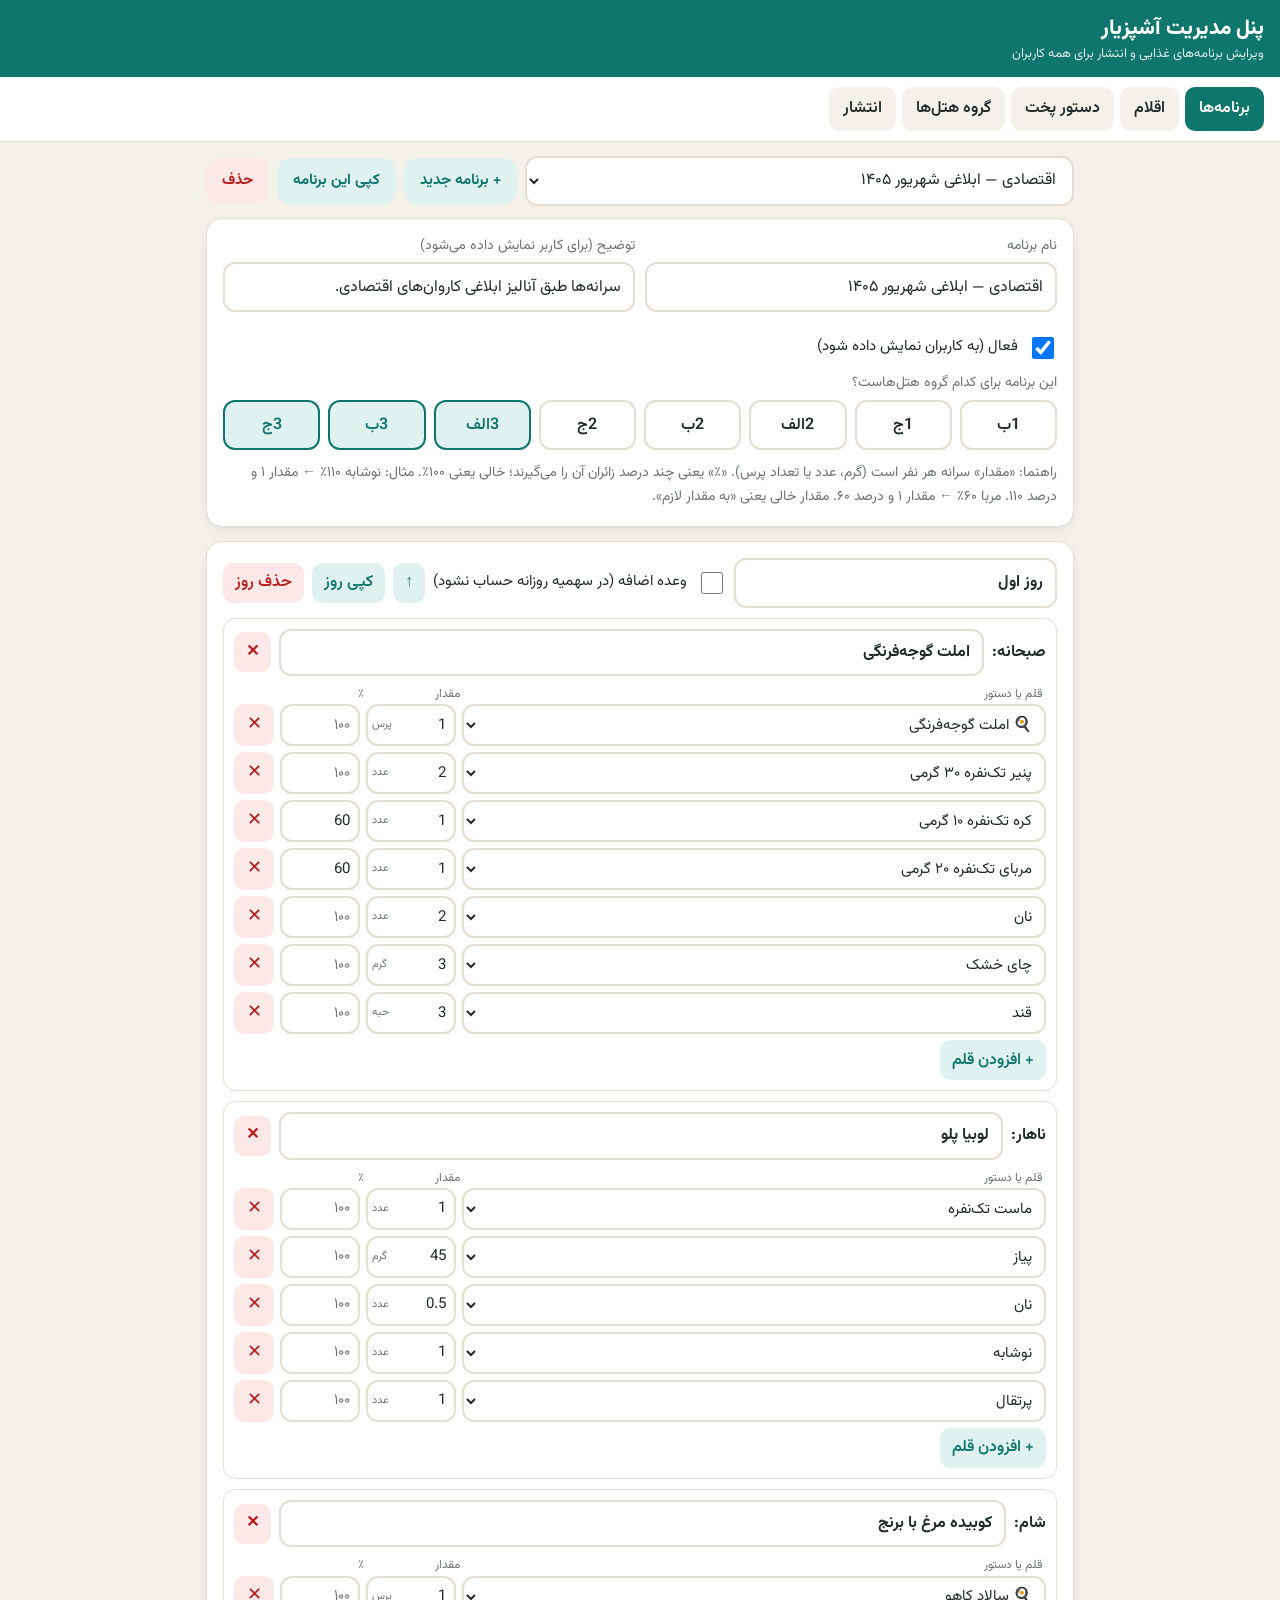
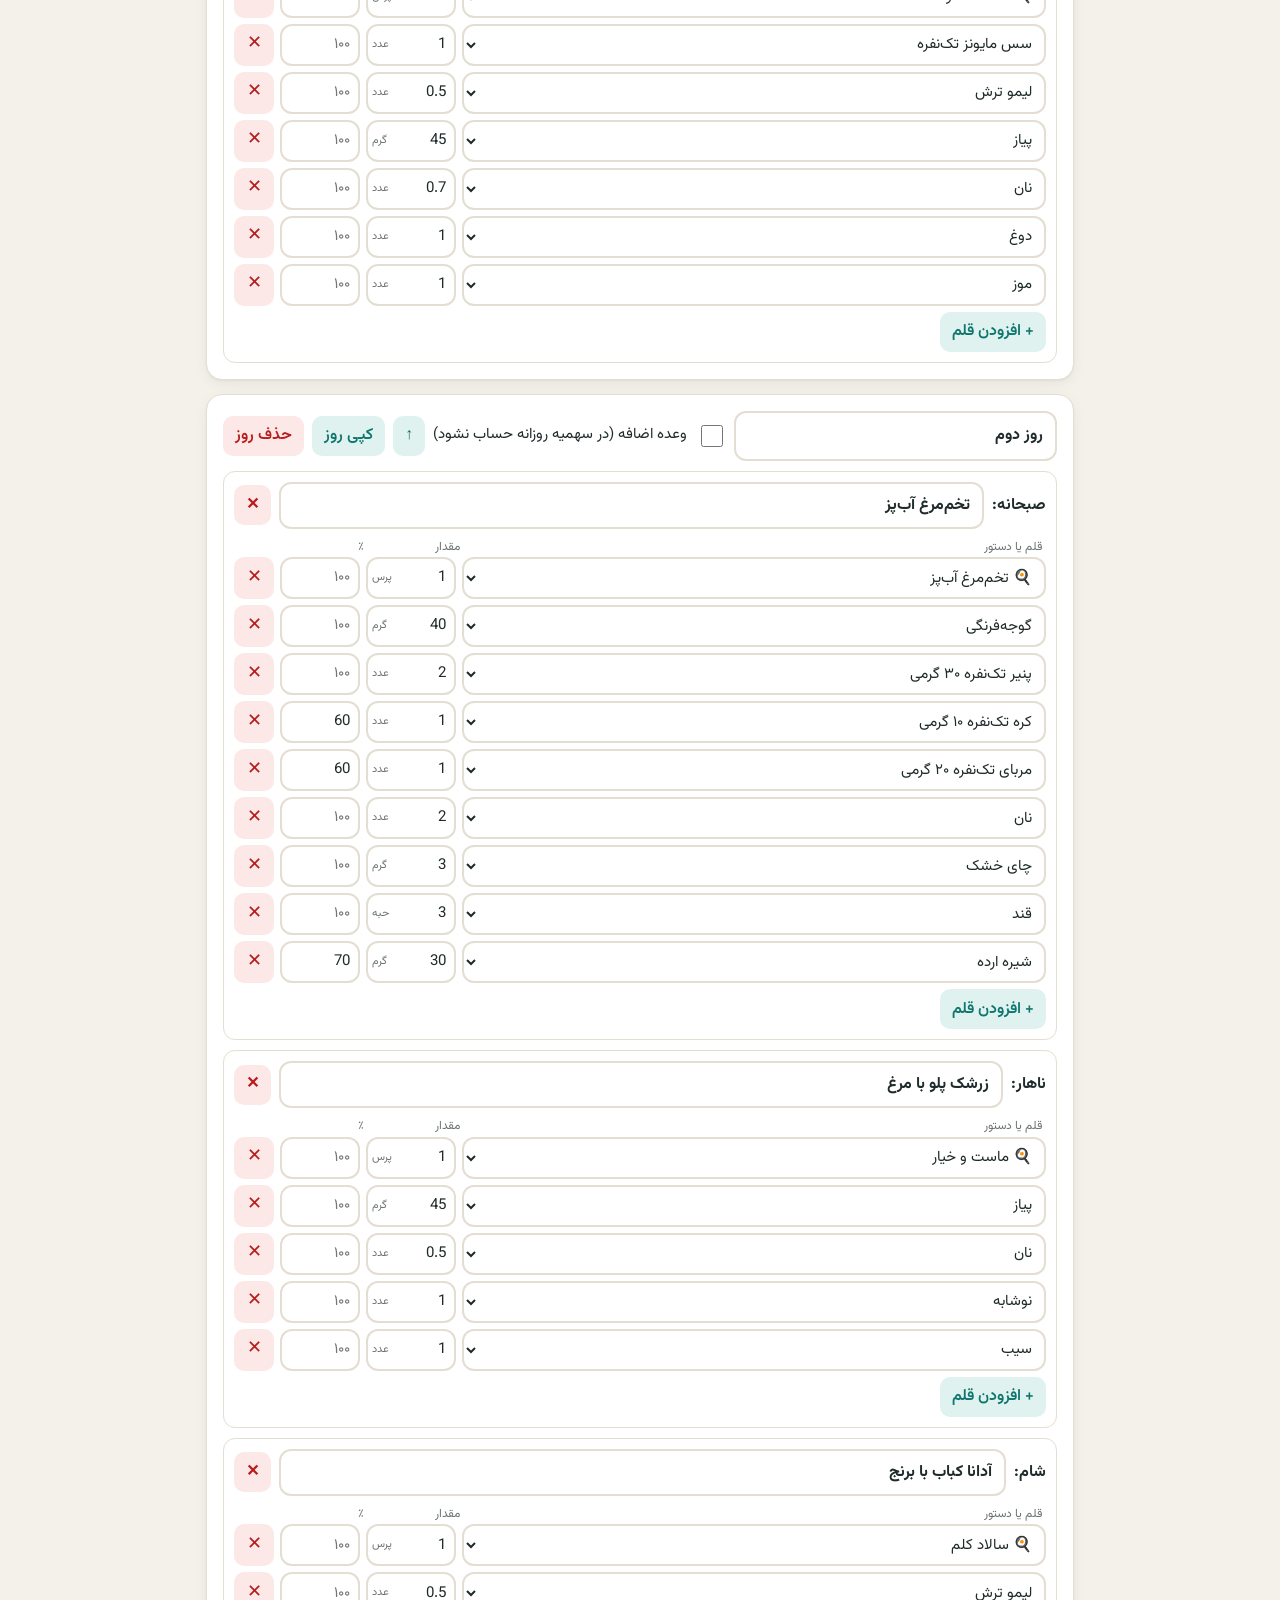
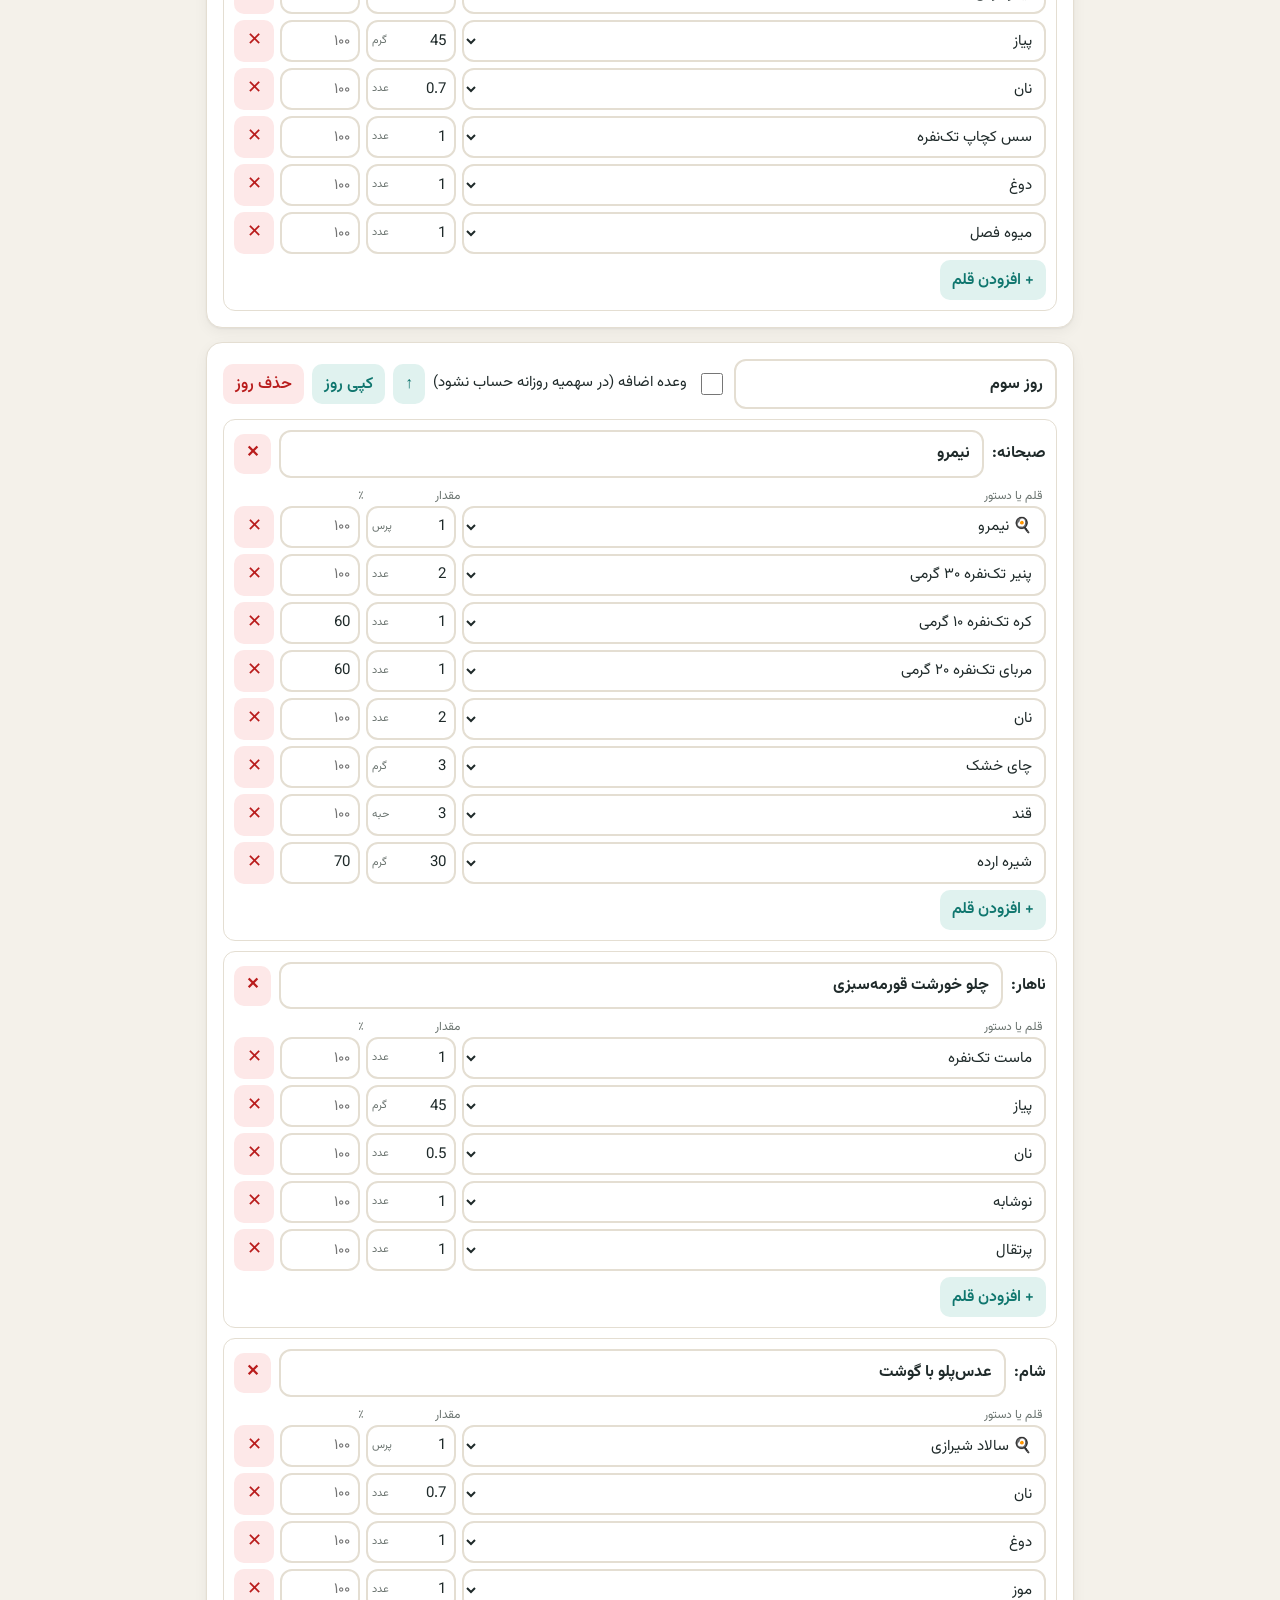
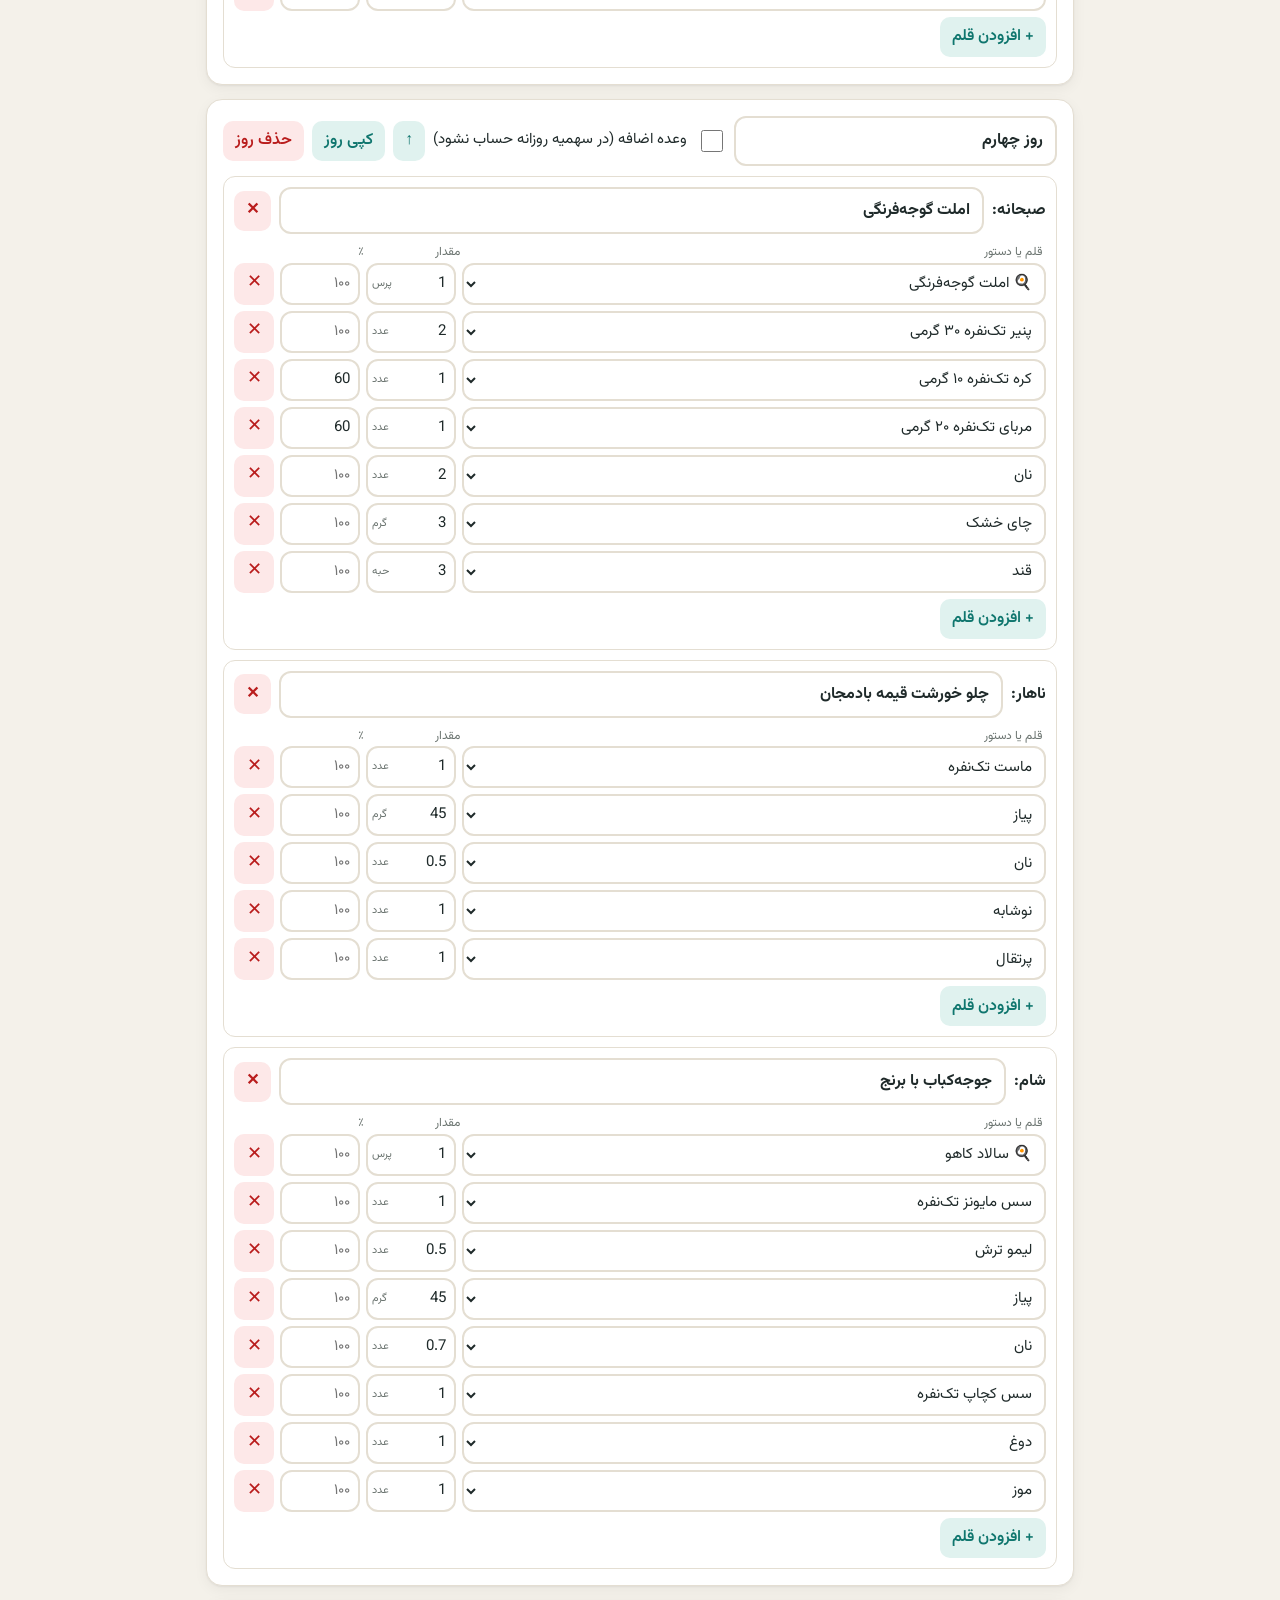
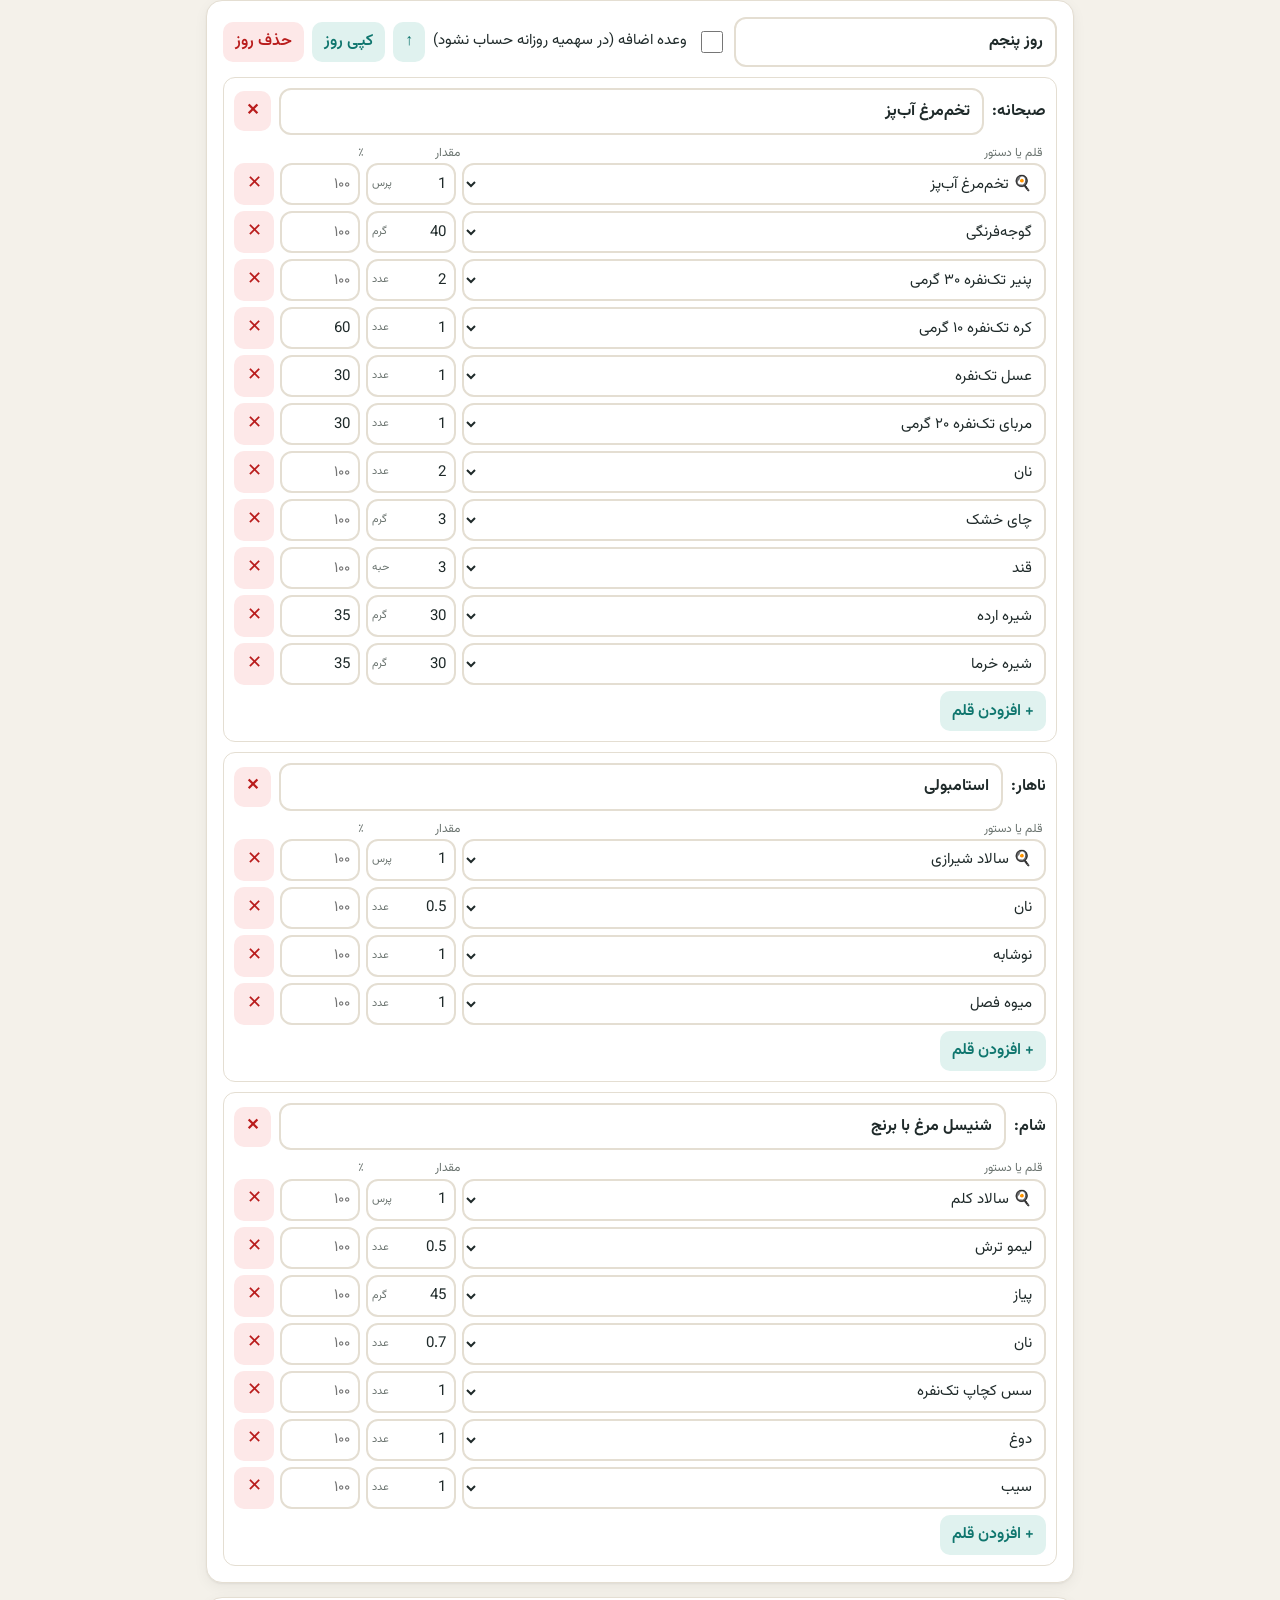
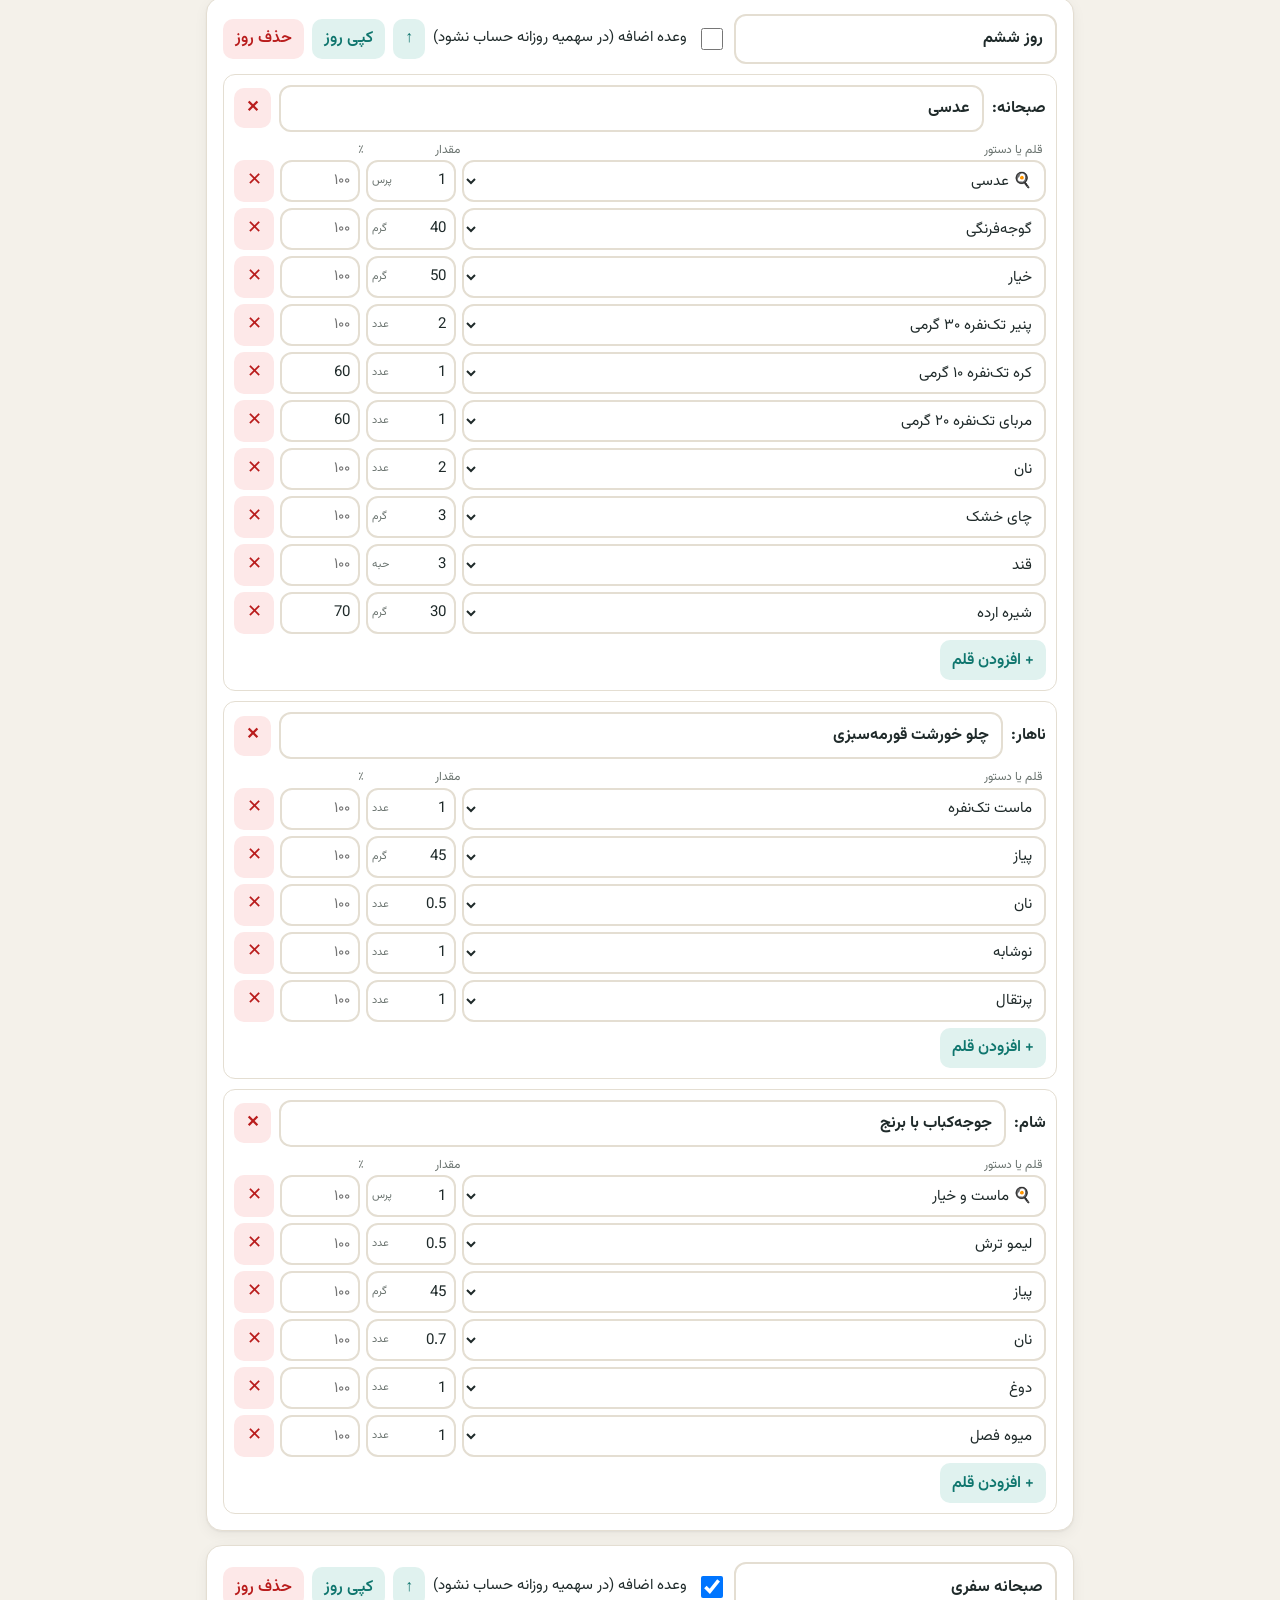
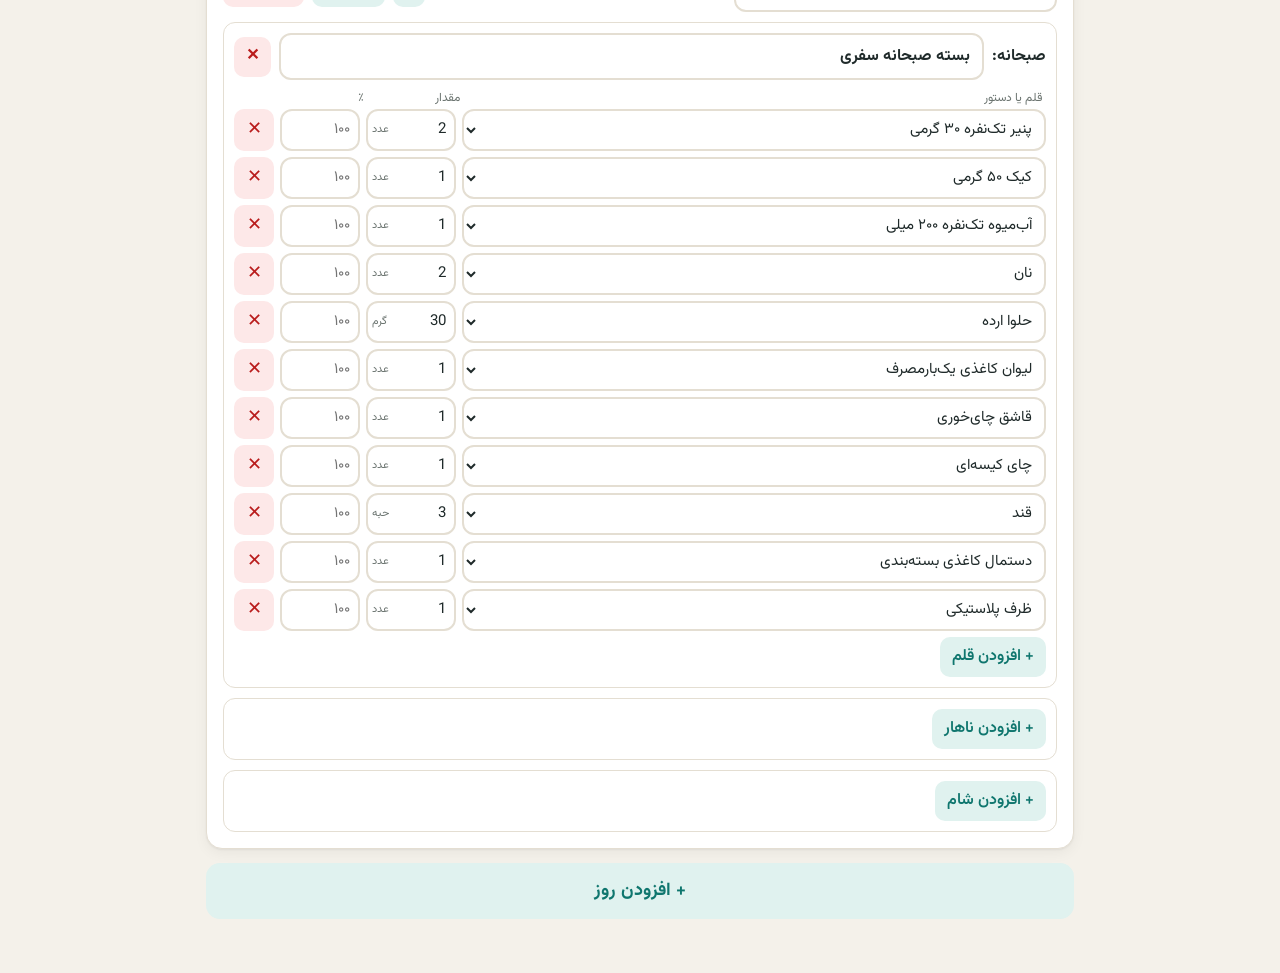
==== admin.html @ fd128b61 "نسخه اول آشپزیار" ====
<!doctype html>
<html lang="fa" dir="rtl">
<head>
  <meta charset="utf-8">
  <meta name="viewport" content="width=device-width, initial-scale=1, viewport-fit=cover">
  <title>مدیریت آشپزیار</title>
  <meta name="robots" content="noindex">
  <meta name="theme-color" content="#0f766e">
  <link rel="icon" href="icons/icon-192.png">
  <link rel="preconnect" href="https://fonts.googleapis.com">
  <link rel="preconnect" href="https://fonts.gstatic.com" crossorigin>
  <link href="https://fonts.googleapis.com/css2?family=Vazirmatn:wght@400;600;700;800&display=swap" rel="stylesheet">
  <link rel="stylesheet" href="css/style.css">
  <style>
    body { padding-bottom: 40px; font-size: 16px; }
    main { max-width: 900px; }
    .atabs { display: flex; gap: 6px; overflow-x: auto; padding: 10px 16px; background: var(--card); border-bottom: 1px solid var(--line); position: sticky; top: 68px; z-index: 9; }
    .atabs button { border: 0; background: var(--bg); border-radius: 10px; padding: 8px 14px; cursor: pointer; font-weight: 600; white-space: nowrap; min-height: 42px; }
    .atabs button.on { background: var(--brand); color: var(--brand-ink); }
    .ascreen { display: none; }
    .ascreen.on { display: block; }
    .grid2 { display: grid; grid-template-columns: 1fr 1fr; gap: 10px; }
    @media (max-width: 560px) { .grid2 { grid-template-columns: 1fr; } }
    .toolbar { display: flex; gap: 8px; flex-wrap: wrap; align-items: center; margin-bottom: 12px; }
    .toolbar select { flex: 1; min-width: 200px; }
    .toolbar .btn { width: auto; min-height: 46px; font-size: 15px; }
    .erow { display: grid; grid-template-columns: 1fr 90px 80px 40px; gap: 6px; align-items: center; margin-bottom: 6px; }
    .erow input, .erow select { min-height: 42px; padding: 4px 8px; font-size: 15px; }
    .erow .u { font-size: 12px; color: var(--muted); text-align: center; }
    .ehead { display: grid; grid-template-columns: 1fr 90px 80px 40px; gap: 6px; font-size: 12px; color: var(--muted); padding: 0 4px; }
    .x { border: 0; background: var(--bad-soft); color: var(--bad); border-radius: 10px; height: 42px; cursor: pointer; font-size: 18px; }
    .mealbox { border: 1px solid var(--line); border-radius: 12px; padding: 10px; margin-top: 10px; }
    .mealbox > label { display: flex; gap: 8px; align-items: center; margin-bottom: 8px; font-weight: 700; }
    .mealbox > label input { flex: 1; min-height: 42px; }
    .dayhead { display: flex; gap: 8px; align-items: center; flex-wrap: wrap; }
    .dayhead input[type=text] { flex: 1; min-width: 140px; font-weight: 700; }
    .mini { border: 0; background: var(--brand-soft); color: var(--brand); border-radius: 10px; min-height: 40px; padding: 0 12px; cursor: pointer; font-weight: 600; }
    .mini.red { background: var(--bad-soft); color: var(--bad); }
    .irow { display: grid; grid-template-columns: 1fr 110px 130px 40px; gap: 6px; margin-bottom: 6px; }
    .irow input, .irow select { min-height: 42px; padding: 4px 8px; font-size: 15px; }
    @media (max-width: 560px) { .irow { grid-template-columns: 1fr 1fr; } .ehead { display: none; } .erow { grid-template-columns: 1fr 1fr 40px; padding-bottom: 6px; border-bottom: 1px dashed var(--line); } .erow select { grid-column: 1 / -1; } }
    .dirty { display: none; background: var(--accent-soft); color: var(--accent); padding: 10px 14px; border-radius: 12px; margin-bottom: 12px; }
    .dirty.on { display: flex; gap: 10px; align-items: center; justify-content: space-between; }
    code { background: var(--bg); padding: 1px 6px; border-radius: 6px; direction: ltr; display: inline-block; }
    ol { padding-right: 20px; }
  </style>
</head>
<body>
  <header class="topbar"><div><h1>پنل مدیریت آشپزیار</h1><div class="sub">ویرایش برنامه‌های غذایی و انتشار برای همه کاربران</div></div></header>
  <div class="atabs" id="atabs">
    <button data-t="plans" class="on">برنامه‌ها</button>
    <button data-t="items">اقلام</button>
    <button data-t="recipes">دستور پخت</button>
    <button data-t="groups">گروه هتل‌ها</button>
    <button data-t="publish">انتشار</button>
  </div>
  <main>
    <div class="dirty" id="dirty"><span>تغییرات منتشرنشده دارید.</span><button class="mini" id="goPublish">انتشار ←</button></div>
    <section class="ascreen on" id="t-plans"></section>
    <section class="ascreen" id="t-items"></section>
    <section class="ascreen" id="t-recipes"></section>
    <section class="ascreen" id="t-groups"></section>
    <section class="ascreen" id="t-publish"></section>
  </main>
  <div class="toast" id="toast"></div>
  <script src="data/menus.js"></script>
  <script src="js/core.js"></script>
  <script src="js/admin.js"></script>
</body>
</html>
---- css/style.css ----
:root {
  --bg: #f4f1ea;
  --card: #ffffff;
  --ink: #1f2a2a;
  --muted: #6b7470;
  --line: #e4ded2;
  --brand: #0f766e;
  --brand-ink: #ffffff;
  --brand-soft: #e0f2ef;
  --accent: #b45309;
  --accent-soft: #fdf1e1;
  --ok: #15803d;
  --ok-soft: #e6f6ea;
  --bad: #b91c1c;
  --bad-soft: #fde8e8;
  --shadow: 0 1px 2px rgba(0,0,0,.05), 0 4px 14px rgba(0,0,0,.05);
  --radius: 16px;
  color-scheme: light;
}
@media (prefers-color-scheme: dark) {
  :root {
    --bg: #141a19; --card: #1d2524; --ink: #e8efec; --muted: #9aa7a2; --line: #2d3836;
    --brand: #2dd4bf; --brand-ink: #062a26; --brand-soft: #16312e;
    --accent: #f59e0b; --accent-soft: #33280f;
    --ok: #4ade80; --ok-soft: #14301d; --bad: #f87171; --bad-soft: #3a1717;
    --shadow: none;
    color-scheme: dark;
  }
}

* { box-sizing: border-box; -webkit-tap-highlight-color: transparent; }
html, body { margin: 0; }
body {
  background: var(--bg);
  color: var(--ink);
  font-family: 'Vazirmatn', Tahoma, sans-serif;
  font-size: 17px;
  line-height: 1.7;
  direction: rtl;
  padding-bottom: calc(84px + env(safe-area-inset-bottom));
}
button, input, select, textarea { font: inherit; color: inherit; }
h1, h2, h3 { margin: 0; line-height: 1.4; }

.topbar {
  position: sticky; top: 0; z-index: 10;
  background: var(--brand); color: var(--brand-ink);
  padding: 14px 16px calc(12px);
  padding-top: calc(14px + env(safe-area-inset-top));
  display: flex; align-items: center; gap: 10px;
}
.topbar h1 { font-size: 21px; font-weight: 800; }
.topbar .sub { font-size: 13px; opacity: .85; }
.topbar .back {
  background: rgba(255,255,255,.18); border: 0; color: inherit; border-radius: 12px;
  width: 44px; height: 44px; font-size: 22px; cursor: pointer; display: none;
}
.topbar.has-back .back { display: inline-grid; place-items: center; }

main { max-width: 640px; margin: 0 auto; padding: 14px 16px; }
.screen { display: none; }
.screen.on { display: block; }

.card {
  background: var(--card); border-radius: var(--radius); box-shadow: var(--shadow);
  border: 1px solid var(--line); padding: 16px; margin-bottom: 14px;
}
.card h2 { font-size: 17px; font-weight: 700; margin-bottom: 10px; display: flex; align-items: center; gap: 8px; }
.step {
  display: inline-grid; place-items: center; width: 28px; height: 28px; border-radius: 50%;
  background: var(--brand); color: var(--brand-ink); font-size: 14px; flex: none;
}
.hint { color: var(--muted); font-size: 14px; margin: 6px 0 0; }

.chips { display: grid; grid-template-columns: repeat(auto-fill, minmax(88px, 1fr)); gap: 8px; }
.chip {
  min-height: 50px; border-radius: 12px; border: 2px solid var(--line); background: var(--card);
  font-weight: 600; cursor: pointer; padding: 6px 8px;
}
.chip.on { border-color: var(--brand); background: var(--brand-soft); color: var(--brand); }
.chip small { display: block; font-weight: 400; font-size: 12px; color: var(--muted); }

.opt {
  display: flex; align-items: center; gap: 12px; width: 100%; text-align: right;
  padding: 12px 14px; border-radius: 12px; border: 2px solid var(--line); background: var(--card);
  margin-bottom: 8px; cursor: pointer; min-height: 56px;
}
.opt .dot { width: 22px; height: 22px; border-radius: 50%; border: 2px solid var(--muted); flex: none; }
.opt.on { border-color: var(--brand); background: var(--brand-soft); }
.opt.on .dot { border-color: var(--brand); background: radial-gradient(var(--brand) 45%, transparent 50%); }

.stepper { display: flex; align-items: center; gap: 10px; }
.stepper button {
  width: 56px; height: 56px; border-radius: 14px; border: 0; background: var(--brand-soft);
  color: var(--brand); font-size: 28px; font-weight: 700; cursor: pointer; flex: none;
}
.stepper input { flex: 1; min-width: 0; text-align: center; font-size: 28px; font-weight: 800; }

.field { display: block; margin-bottom: 12px; }
.field > span { display: block; font-size: 14px; color: var(--muted); margin-bottom: 4px; }
input[type=text], input[type=number], input[type=password], input:not([type]), select, textarea {
  width: 100%; min-height: 50px; border-radius: 12px; border: 2px solid var(--line);
  background: var(--card); padding: 8px 12px; outline: none;
}
input:focus, select:focus, textarea:focus { border-color: var(--brand); }
.suffix { position: relative; }
.suffix input { padding-left: 64px; }
.suffix em { position: absolute; left: 12px; top: 50%; transform: translateY(-50%); font-style: normal; color: var(--muted); font-size: 14px; }

.btn {
  display: flex; align-items: center; justify-content: center; gap: 8px; width: 100%;
  min-height: 56px; border-radius: 14px; border: 0; cursor: pointer;
  background: var(--brand); color: var(--brand-ink); font-size: 18px; font-weight: 700; padding: 10px 16px;
}
.btn.ghost { background: var(--brand-soft); color: var(--brand); }
.btn.warn { background: var(--accent-soft); color: var(--accent); }
.btn.danger { background: var(--bad-soft); color: var(--bad); }
.btn.small { min-height: 44px; font-size: 15px; width: auto; }
.btn-row { display: grid; grid-template-columns: 1fr 1fr; gap: 10px; margin-top: 10px; }
.link { background: none; border: 0; color: var(--brand); font-weight: 600; cursor: pointer; padding: 8px 0; font-size: 15px; }

/* results */
.summary { display: grid; grid-template-columns: 1fr 1fr; gap: 10px; margin-bottom: 14px; }
.stat { background: var(--card); border: 1px solid var(--line); border-radius: 14px; padding: 12px; box-shadow: var(--shadow); }
.stat .k { font-size: 13px; color: var(--muted); }
.stat .v { font-size: 19px; font-weight: 800; }
.stat.wide { grid-column: 1 / -1; }
.stat.ok { background: var(--ok-soft); border-color: transparent; color: var(--ok); }
.stat.bad { background: var(--bad-soft); border-color: transparent; color: var(--bad); }
.stat.ok .k, .stat.bad .k { color: inherit; opacity: .85; }

.banner { border-radius: 14px; padding: 12px 14px; margin-bottom: 14px; font-size: 15px; }
.banner.warn { background: var(--accent-soft); color: var(--accent); }
.banner.info { background: var(--brand-soft); color: var(--brand); }

.cat-title { font-size: 14px; font-weight: 700; color: var(--muted); margin: 18px 4px 8px; }
.row {
  background: var(--card); border: 1px solid var(--line); border-radius: 14px; padding: 12px 14px; margin-bottom: 8px;
}
.row .top { display: flex; justify-content: space-between; gap: 10px; align-items: baseline; }
.row .name { font-weight: 700; }
.row .cost { font-weight: 700; white-space: nowrap; }
.row .meta { font-size: 14px; color: var(--muted); display: flex; flex-wrap: wrap; gap: 4px 14px; margin-top: 2px; }
.row .buy { color: var(--brand); font-weight: 700; }
.row.nop .cost { color: var(--accent); font-size: 14px; }
.row.tap { cursor: pointer; }
.row .inline { display: flex; align-items: center; gap: 8px; margin-top: 8px; }
.row .inline input { min-height: 46px; }

.stockrow { display: flex; align-items: center; gap: 10px; }
.stockrow .name { flex: 1; }
.stockrow .suffix { width: 140px; flex: none; }
.stockrow input { min-height: 46px; }

.search { margin-bottom: 12px; }
.toggle { display: flex; background: var(--card); border: 2px solid var(--line); border-radius: 14px; padding: 4px; margin-bottom: 12px; }
.toggle button { flex: 1; border: 0; background: none; min-height: 42px; border-radius: 10px; cursor: pointer; font-weight: 600; color: var(--muted); }
.toggle button.on { background: var(--brand); color: var(--brand-ink); }

/* menu view */
.day { margin-bottom: 12px; }
.day h3 { font-size: 16px; margin-bottom: 6px; color: var(--brand); }
.meal { border-top: 1px dashed var(--line); padding: 8px 0; }
.meal:first-of-type { border-top: 0; }
.meal b { display: block; }
.meal .items { color: var(--muted); font-size: 14px; }
.recipe .ing { font-size: 15px; margin: 6px 0; padding: 0; list-style: none; }
.recipe .ing li { display: flex; justify-content: space-between; border-bottom: 1px dashed var(--line); padding: 4px 0; }
.recipe p { font-size: 14px; color: var(--muted); margin: 8px 0 0; }

/* history */
.month { background: var(--brand); color: var(--brand-ink); border-radius: 14px; padding: 12px 14px; margin: 16px 0 8px; }
.month .v { font-size: 20px; font-weight: 800; }
.empty { text-align: center; color: var(--muted); padding: 40px 10px; }
.empty .big { font-size: 48px; }

/* bottom nav */
nav.tabs {
  position: fixed; bottom: 0; left: 0; right: 0; z-index: 20;
  background: var(--card); border-top: 1px solid var(--line);
  display: grid; grid-template-columns: repeat(4, 1fr);
  padding-bottom: env(safe-area-inset-bottom);
}
nav.tabs button {
  border: 0; background: none; padding: 8px 2px 10px; cursor: pointer; color: var(--muted);
  display: flex; flex-direction: column; align-items: center; gap: 2px; font-size: 13px; font-weight: 600; min-height: 64px;
}
nav.tabs button svg { width: 26px; height: 26px; }
nav.tabs button.on { color: var(--brand); }

/* sheet */
.sheet-bg { position: fixed; inset: 0; background: rgba(0,0,0,.4); z-index: 40; display: none; }
.sheet-bg.on { display: block; }
.sheet {
  position: fixed; left: 0; right: 0; bottom: 0; z-index: 50; background: var(--card);
  border-radius: 22px 22px 0 0; padding: 18px 16px calc(18px + env(safe-area-inset-bottom));
  max-width: 640px; margin: 0 auto; max-height: 90vh; overflow: auto;
  transform: translateY(105%); transition: transform .2s ease;
}
.sheet.on { transform: none; }
.sheet h3 { font-size: 18px; margin-bottom: 12px; }
.sheet .calc { background: var(--brand-soft); color: var(--brand); border-radius: 12px; padding: 12px; font-weight: 700; margin-bottom: 12px; text-align: center; }

.toast {
  position: fixed; bottom: calc(90px + env(safe-area-inset-bottom)); left: 16px; right: 16px; z-index: 60;
  background: var(--ink); color: var(--bg); border-radius: 12px; padding: 12px 16px; text-align: center;
  opacity: 0; pointer-events: none; transition: opacity .2s; max-width: 480px; margin: 0 auto;
}
.toast.on { opacity: 1; }

.install {
  display: none; align-items: center; gap: 10px; background: var(--accent-soft); color: var(--accent);
  border-radius: 14px; padding: 10px 14px; margin-bottom: 14px; font-size: 15px;
}
.install.on { display: flex; }
.install span { flex: 1; }

.check { display: flex; gap: 10px; align-items: flex-start; margin: 10px 0; font-size: 15px; }
.check input { width: 22px; height: 22px; margin-top: 3px; flex: none; }

@media print {
  nav.tabs, .topbar, .no-print { display: none !important; }
  body { padding: 0; background: #fff; color: #000; }
  .card, .row, .stat { box-shadow: none; }
}
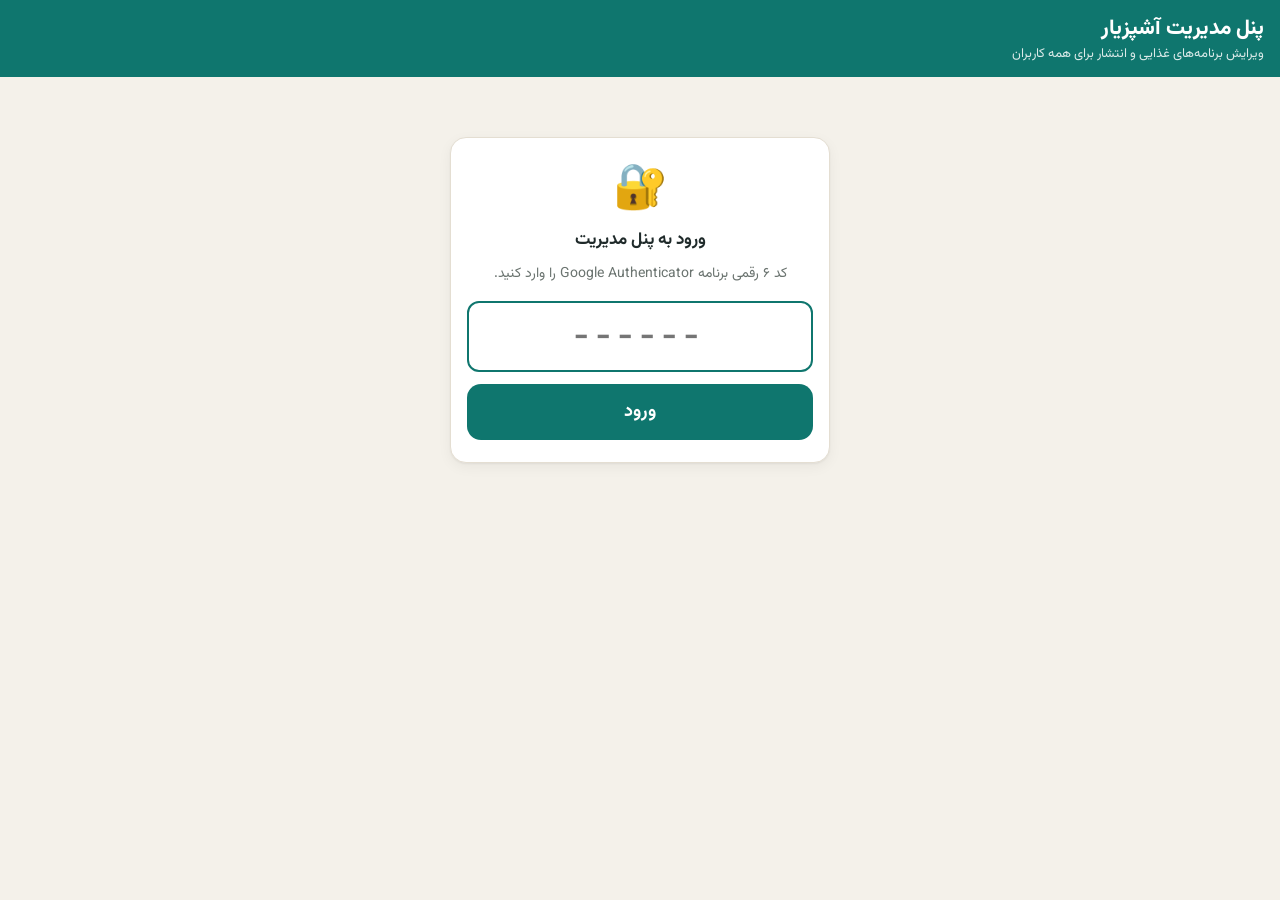
==== commit 8d25c0ad: "قفل Google Authenticator برای پنل ادمین" ====
--- a/admin.html
+++ b/admin.html
@@ -17,6 +17,7 @@
     .atabs { display: flex; gap: 6px; overflow-x: auto; padding: 10px 16px; background: var(--card); border-bottom: 1px solid var(--line); position: sticky; top: 68px; z-index: 9; }
     .atabs button { border: 0; background: var(--bg); border-radius: 10px; padding: 8px 14px; cursor: pointer; font-weight: 600; white-space: nowrap; min-height: 42px; }
     .atabs button.on { background: var(--brand); color: var(--brand-ink); }
+    body.locked .atabs, body.locked main, body.locked #lockBtn { display: none !important; }
     .ascreen { display: none; }
     .ascreen.on { display: block; }
     .grid2 { display: grid; grid-template-columns: 1fr 1fr; gap: 10px; }
@@ -45,8 +46,8 @@
     ol { padding-right: 20px; }
   </style>
 </head>
-<body>
-  <header class="topbar"><div><h1>پنل مدیریت آشپزیار</h1><div class="sub">ویرایش برنامه‌های غذایی و انتشار برای همه کاربران</div></div></header>
+<body class="locked">
+  <header class="topbar"><div style="flex:1"><h1>پنل مدیریت آشپزیار</h1><div class="sub">ویرایش برنامه‌های غذایی و انتشار برای همه کاربران</div></div><button class="mini" id="lockBtn" style="background:rgba(255,255,255,.2);color:inherit">🔒 قفل</button></header>
   <div class="atabs" id="atabs">
     <button data-t="plans" class="on">برنامه‌ها</button>
     <button data-t="items">اقلام</button>
@@ -65,6 +66,7 @@
   <div class="toast" id="toast"></div>
   <script src="data/menus.js"></script>
   <script src="js/core.js"></script>
+  <script src="js/admin-auth.js"></script>
   <script src="js/admin.js"></script>
 </body>
 </html>
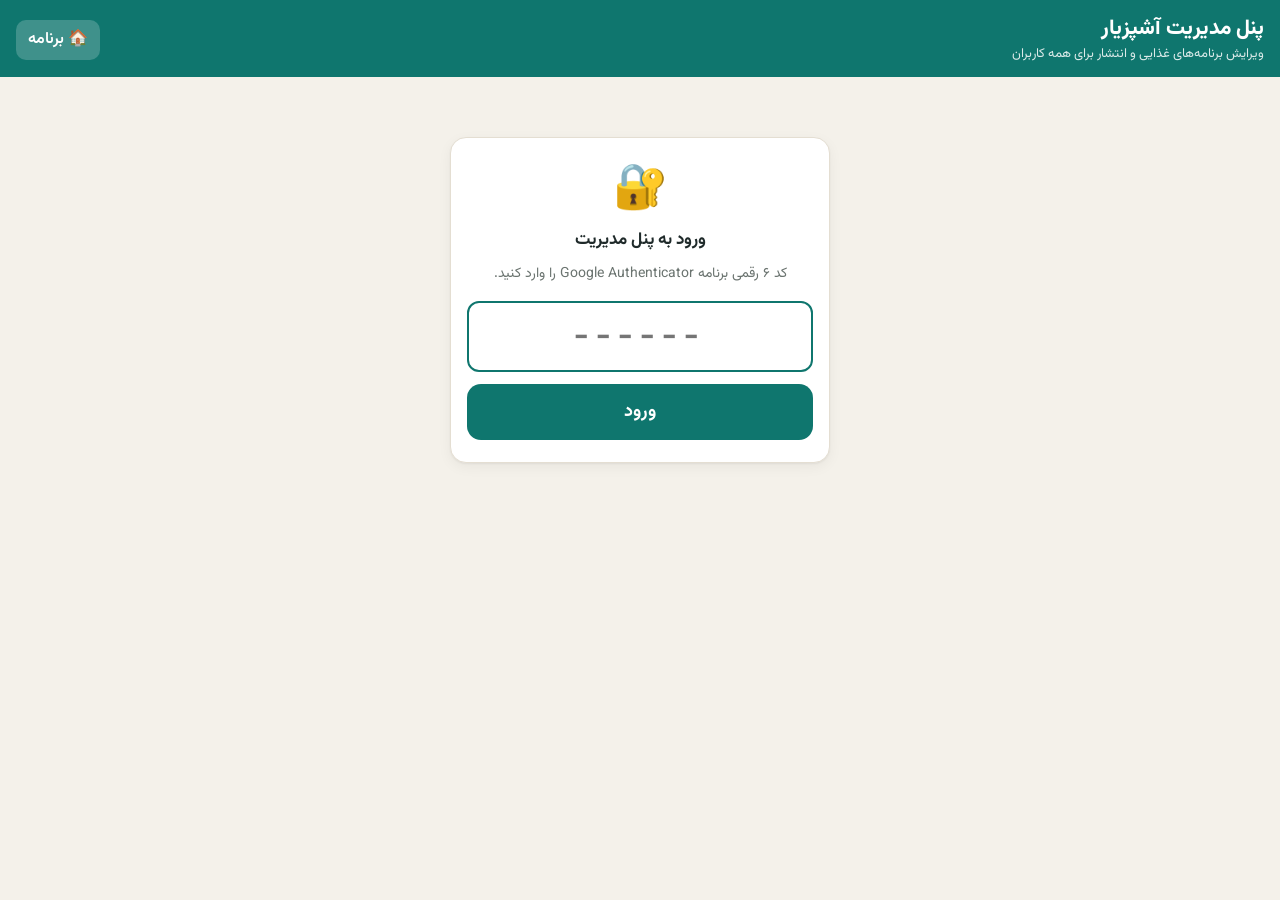
==== commit 2b83921f: "لینک ورود مدیر در صفحه اصلی و لینک بازگشت در پنل ادمین Co-Authored-By: Claude Opus 5.5 <noreply@anth" ====
--- a/admin.html
+++ b/admin.html
@@ -7,9 +7,7 @@
   <meta name="robots" content="noindex">
   <meta name="theme-color" content="#0f766e">
   <link rel="icon" href="icons/icon-192.png">
-  <link rel="preconnect" href="https://fonts.googleapis.com">
-  <link rel="preconnect" href="https://fonts.gstatic.com" crossorigin>
-  <link href="https://fonts.googleapis.com/css2?family=Vazirmatn:wght@400;600;700;800&display=swap" rel="stylesheet">
+  <link rel="preload" href="fonts/Vazirmatn.woff2" as="font" type="font/woff2" crossorigin>
   <link rel="stylesheet" href="css/style.css">
   <style>
     body { padding-bottom: 40px; font-size: 16px; }
@@ -47,7 +45,7 @@
   </style>
 </head>
 <body class="locked">
-  <header class="topbar"><div style="flex:1"><h1>پنل مدیریت آشپزیار</h1><div class="sub">ویرایش برنامه‌های غذایی و انتشار برای همه کاربران</div></div><button class="mini" id="lockBtn" style="background:rgba(255,255,255,.2);color:inherit">🔒 قفل</button></header>
+  <header class="topbar"><div style="flex:1"><h1>پنل مدیریت آشپزیار</h1><div class="sub">ویرایش برنامه‌های غذایی و انتشار برای همه کاربران</div></div><a class="mini" href="./" style="background:rgba(255,255,255,.2);color:inherit;display:inline-grid;place-items:center;text-decoration:none">🏠 برنامه</a> <button class="mini" id="lockBtn" style="background:rgba(255,255,255,.2);color:inherit">🔒 قفل</button></header>
   <div class="atabs" id="atabs">
     <button data-t="plans" class="on">برنامه‌ها</button>
     <button data-t="items">اقلام</button>
--- a/css/style.css
+++ b/css/style.css
@@ -1,3 +1,10 @@
+@font-face {
+  font-family: 'Vazirmatn';
+  src: url('../fonts/Vazirmatn.woff2') format('woff2');
+  font-weight: 100 900;
+  font-display: swap;
+}
+
 :root {
   --bg: #f4f1ea;
   --card: #ffffff;
@@ -119,6 +126,8 @@
 .btn-row { display: grid; grid-template-columns: 1fr 1fr; gap: 10px; margin-top: 10px; }
 .link { background: none; border: 0; color: var(--brand); font-weight: 600; cursor: pointer; padding: 8px 0; font-size: 15px; }
 
+.admin-link { display: block; text-align: center; margin: 22px auto 6px; padding: 10px; color: var(--muted); font-size: 14px; text-decoration: none; }
+
 /* results */
 .summary { display: grid; grid-template-columns: 1fr 1fr; gap: 10px; margin-bottom: 14px; }
 .stat { background: var(--card); border: 1px solid var(--line); border-radius: 14px; padding: 12px; box-shadow: var(--shadow); }
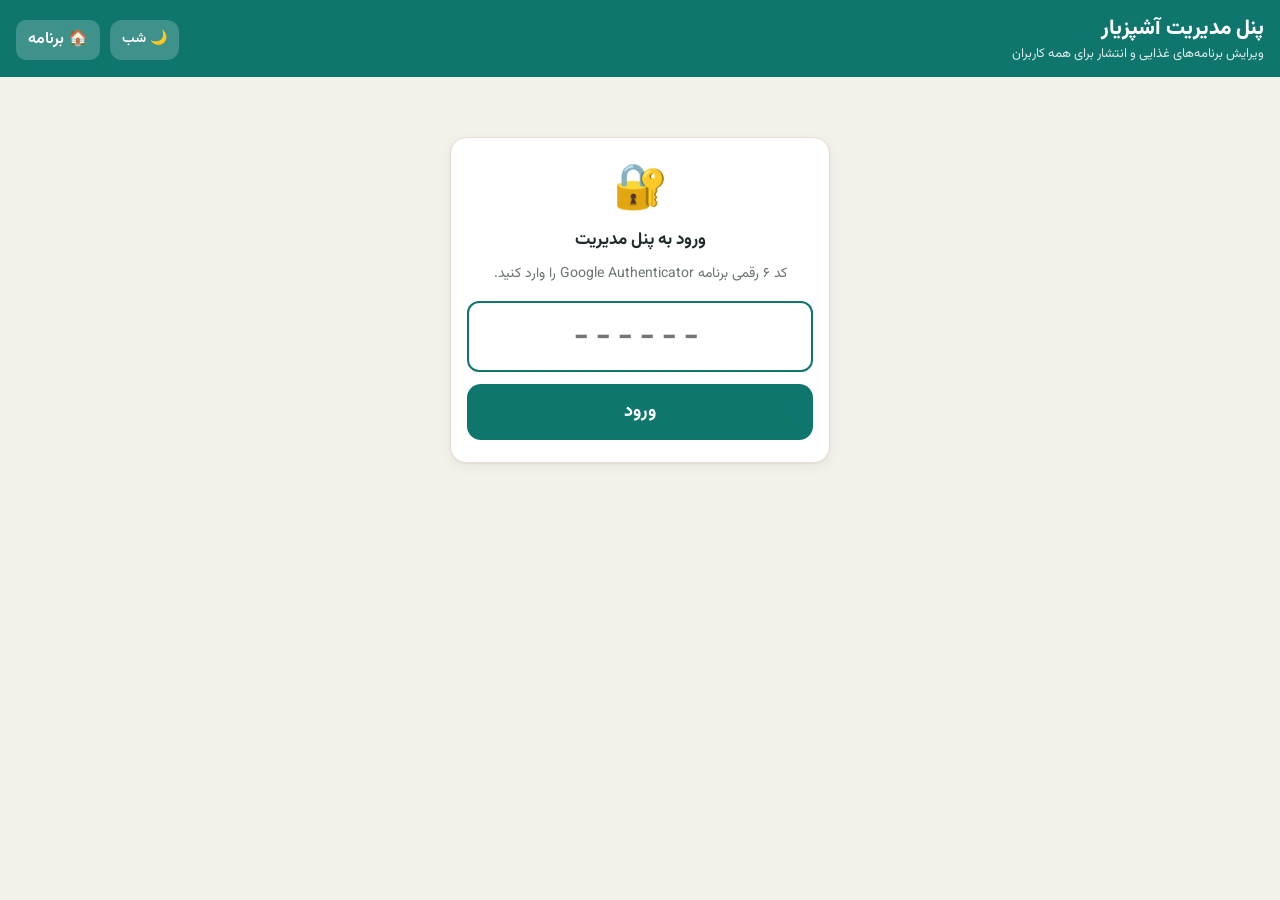
==== commit 1c8dfb5d: "انتخاب تم روز و شب با پیش‌فرض روز Co-Authored-By: Claude Opus 5.5 <noreply@anthropic.com>" ====
--- a/admin.html
+++ b/admin.html
@@ -6,6 +6,7 @@
   <title>مدیریت آشپزیار</title>
   <meta name="robots" content="noindex">
   <meta name="theme-color" content="#0f766e">
+  <script>try { if (JSON.parse(localStorage.getItem('ash.theme')) === 'dark') document.documentElement.dataset.theme = 'dark'; } catch (e) {}</script>
   <link rel="icon" href="icons/icon-192.png">
   <link rel="preload" href="fonts/Vazirmatn.woff2" as="font" type="font/woff2" crossorigin>
   <link rel="stylesheet" href="css/style.css">
@@ -38,6 +39,13 @@
     .irow { display: grid; grid-template-columns: 1fr 110px 130px 40px; gap: 6px; margin-bottom: 6px; }
     .irow input, .irow select { min-height: 42px; padding: 4px 8px; font-size: 15px; }
     @media (max-width: 560px) { .irow { grid-template-columns: 1fr 1fr; } .ehead { display: none; } .erow { grid-template-columns: 1fr 1fr 40px; padding-bottom: 6px; border-bottom: 1px dashed var(--line); } .erow select { grid-column: 1 / -1; } }
+    .prow { display: grid; grid-template-columns: 28px 1.3fr 1fr 1.2fr 40px; gap: 6px; align-items: center; margin-top: 8px; }
+    .prow input { min-height: 42px; padding: 4px 8px; font-size: 15px; }
+    .prow input[type=radio] { min-height: 0; width: 20px; height: 20px; }
+    .prow .suffix input { padding-left: 46px; }
+    .prow .suffix em { font-size: 11px; left: 6px; }
+    .pinfo { font-size: 12px; color: var(--muted); padding-right: 34px; }
+    @media (max-width: 560px) { .prow { grid-template-columns: 24px 1fr 1fr 36px; } .prow .pb { grid-column: 2 / 4; } }
     .dirty { display: none; background: var(--accent-soft); color: var(--accent); padding: 10px 14px; border-radius: 12px; margin-bottom: 12px; }
     .dirty.on { display: flex; gap: 10px; align-items: center; justify-content: space-between; }
     code { background: var(--bg); padding: 1px 6px; border-radius: 6px; direction: ltr; display: inline-block; }
@@ -45,11 +53,12 @@
   </style>
 </head>
 <body class="locked">
-  <header class="topbar"><div style="flex:1"><h1>پنل مدیریت آشپزیار</h1><div class="sub">ویرایش برنامه‌های غذایی و انتشار برای همه کاربران</div></div><a class="mini" href="./" style="background:rgba(255,255,255,.2);color:inherit;display:inline-grid;place-items:center;text-decoration:none">🏠 برنامه</a> <button class="mini" id="lockBtn" style="background:rgba(255,255,255,.2);color:inherit">🔒 قفل</button></header>
+  <header class="topbar"><div style="flex:1"><h1>پنل مدیریت آشپزیار</h1><div class="sub">ویرایش برنامه‌های غذایی و انتشار برای همه کاربران</div></div><button class="theme-btn" id="themeBtn" type="button" style="margin-right:0"></button> <a class="mini" href="./" style="background:rgba(255,255,255,.2);color:inherit;display:inline-grid;place-items:center;text-decoration:none">🏠 برنامه</a> <button class="mini" id="lockBtn" style="background:rgba(255,255,255,.2);color:inherit">🔒 قفل</button></header>
   <div class="atabs" id="atabs">
     <button data-t="plans" class="on">برنامه‌ها</button>
     <button data-t="items">اقلام</button>
     <button data-t="recipes">دستور پخت</button>
+    <button data-t="prices">قیمت‌های مصوب</button>
     <button data-t="groups">گروه هتل‌ها</button>
     <button data-t="publish">انتشار</button>
   </div>
@@ -58,6 +67,7 @@
     <section class="ascreen on" id="t-plans"></section>
     <section class="ascreen" id="t-items"></section>
     <section class="ascreen" id="t-recipes"></section>
+    <section class="ascreen" id="t-prices"></section>
     <section class="ascreen" id="t-groups"></section>
     <section class="ascreen" id="t-publish"></section>
   </main>
--- a/css/style.css
+++ b/css/style.css
@@ -24,15 +24,13 @@
   --radius: 16px;
   color-scheme: light;
 }
-@media (prefers-color-scheme: dark) {
-  :root {
-    --bg: #141a19; --card: #1d2524; --ink: #e8efec; --muted: #9aa7a2; --line: #2d3836;
-    --brand: #2dd4bf; --brand-ink: #062a26; --brand-soft: #16312e;
-    --accent: #f59e0b; --accent-soft: #33280f;
-    --ok: #4ade80; --ok-soft: #14301d; --bad: #f87171; --bad-soft: #3a1717;
-    --shadow: none;
-    color-scheme: dark;
-  }
+:root[data-theme="dark"] {
+  --bg: #141a19; --card: #1d2524; --ink: #e8efec; --muted: #9aa7a2; --line: #2d3836;
+  --brand: #2dd4bf; --brand-ink: #062a26; --brand-soft: #16312e;
+  --accent: #f59e0b; --accent-soft: #33280f;
+  --ok: #4ade80; --ok-soft: #14301d; --bad: #f87171; --bad-soft: #3a1717;
+  --shadow: none;
+  color-scheme: dark;
 }
 
 * { box-sizing: border-box; -webkit-tap-highlight-color: transparent; }
@@ -56,6 +54,10 @@
   padding-top: calc(14px + env(safe-area-inset-top));
   display: flex; align-items: center; gap: 10px;
 }
+.theme-btn {
+  margin-right: auto; flex: none; border: 0; border-radius: 12px; min-height: 40px; padding: 0 12px;
+  background: rgba(255,255,255,.2); color: inherit; font: inherit; font-size: 14px; font-weight: 600; cursor: pointer;
+}
 .topbar h1 { font-size: 21px; font-weight: 800; }
 .topbar .sub { font-size: 13px; opacity: .85; }
 .topbar .back {
@@ -160,6 +162,35 @@
 .stockrow .name { flex: 1; }
 .stockrow .suffix { width: 140px; flex: none; }
 .stockrow input { min-height: 46px; }
+
+.brand-en { font-size: 78%; font-weight: 400; opacity: .8; }
+.mini { border: 0; background: var(--brand-soft); color: var(--brand); border-radius: 10px; min-height: 40px; padding: 0 12px; cursor: pointer; font-weight: 600; font-family: inherit; }
+.mini.red { background: var(--bad-soft); color: var(--bad); }
+
+/* ledger */
+.grid2 { display: grid; grid-template-columns: 1fr 1fr; gap: 0 10px; }
+.grid2btn { display: grid; grid-template-columns: 1fr 1fr; gap: 8px; }
+.grid2btn .btn { font-size: 16px; min-height: 52px; }
+.flabel { display: block; font-size: 14px; color: var(--muted); margin-bottom: 4px; }
+.datepick { display: grid; grid-template-columns: 1fr 1.6fr 1.2fr; gap: 6px; }
+.datepick select { min-height: 48px; padding: 4px 8px; }
+.line { border: 1px solid var(--line); border-radius: 12px; padding: 8px; margin-bottom: 8px; display: grid; gap: 6px; }
+.line input, .line select { min-height: 44px; padding: 4px 10px; }
+.line-top { display: flex; gap: 6px; }
+.line-top input { flex: 1; font-weight: 700; }
+.line-grid { display: grid; grid-template-columns: 1fr 1fr 1.3fr; gap: 6px; }
+.line-head { font-size: 12px; color: var(--muted); margin-bottom: -4px; }
+.line-sum { font-size: 13px; color: var(--brand); font-weight: 700; }
+.x { border: 0; background: var(--bad-soft); color: var(--bad); border-radius: 10px; min-width: 44px; cursor: pointer; font-size: 18px; }
+.kv { display: flex; justify-content: space-between; gap: 10px; padding: 7px 0; border-bottom: 1px dashed var(--line); }
+.kv:last-child { border-bottom: 0; }
+.kv b { text-align: left; white-space: nowrap; }
+.pos { color: var(--ok); font-weight: 700; }
+.neg { color: var(--bad); font-weight: 700; }
+
+.badge { display: inline-block; font-size: 11px; padding: 1px 8px; border-radius: 999px; font-weight: 600; white-space: nowrap; vertical-align: middle; }
+.badge.off { background: var(--ok-soft); color: var(--ok); }
+.badge.own { background: var(--accent-soft); color: var(--accent); }
 
 .search { margin-bottom: 12px; }
 .toggle { display: flex; background: var(--card); border: 2px solid var(--line); border-radius: 14px; padding: 4px; margin-bottom: 12px; }
@@ -187,12 +218,12 @@
 nav.tabs {
   position: fixed; bottom: 0; left: 0; right: 0; z-index: 20;
   background: var(--card); border-top: 1px solid var(--line);
-  display: grid; grid-template-columns: repeat(4, 1fr);
+  display: grid; grid-template-columns: repeat(5, 1fr);
   padding-bottom: env(safe-area-inset-bottom);
 }
 nav.tabs button {
   border: 0; background: none; padding: 8px 2px 10px; cursor: pointer; color: var(--muted);
-  display: flex; flex-direction: column; align-items: center; gap: 2px; font-size: 13px; font-weight: 600; min-height: 64px;
+  display: flex; flex-direction: column; align-items: center; gap: 2px; font-size: 12px; font-weight: 600; min-height: 64px;
 }
 nav.tabs button svg { width: 26px; height: 26px; }
 nav.tabs button.on { color: var(--brand); }
@@ -227,7 +258,28 @@
 .check { display: flex; gap: 10px; align-items: flex-start; margin: 10px 0; font-size: 15px; }
 .check input { width: 22px; height: 22px; margin-top: 3px; flex: none; }
 
+#printArea { display: none; }
+
 @media print {
+  @page { size: A4 portrait; margin: 12mm 10mm; }
+  body.printing > *:not(#printArea) { display: none !important; }
+  body.printing #printArea { display: block; }
+  #printArea { font-size: 10.5pt; line-height: 1.35; color: #000; }
+  #printArea h1 { font-size: 15pt; margin: 0 0 2mm; text-align: center; }
+  #printArea .pmeta { text-align: center; margin: 0 0 4mm; font-size: 9.5pt; }
+  #printArea table { width: 100%; border-collapse: collapse; table-layout: fixed; }
+  #printArea thead { display: table-header-group; }
+  #printArea tr { break-inside: avoid; page-break-inside: avoid; }
+  #printArea th, #printArea td { border: 0.6pt solid #555; padding: 1.3mm 1.6mm; text-align: right; vertical-align: middle; overflow-wrap: break-word; }
+  #printArea th { background: #e6e6e6 !important; font-weight: 700; -webkit-print-color-adjust: exact; print-color-adjust: exact; }
+  #printArea tbody { break-inside: avoid; page-break-inside: avoid; }
+  #printArea tbody.alt td { background: #f5f5f5 !important; -webkit-print-color-adjust: exact; print-color-adjust: exact; }
+  #printArea h2 { font-size: 12pt; margin: 6mm 0 2mm; }
+  #printArea .brand-en { font-size: 75%; font-weight: 400; }
+  #printArea th, #printArea td.c { text-align: center; white-space: nowrap; }
+  #printArea td.n { text-align: center; white-space: nowrap; }
+  #printArea small { font-size: 8pt; }
+
   nav.tabs, .topbar, .no-print { display: none !important; }
   body { padding: 0; background: #fff; color: #000; }
   .card, .row, .stat { box-shadow: none; }
